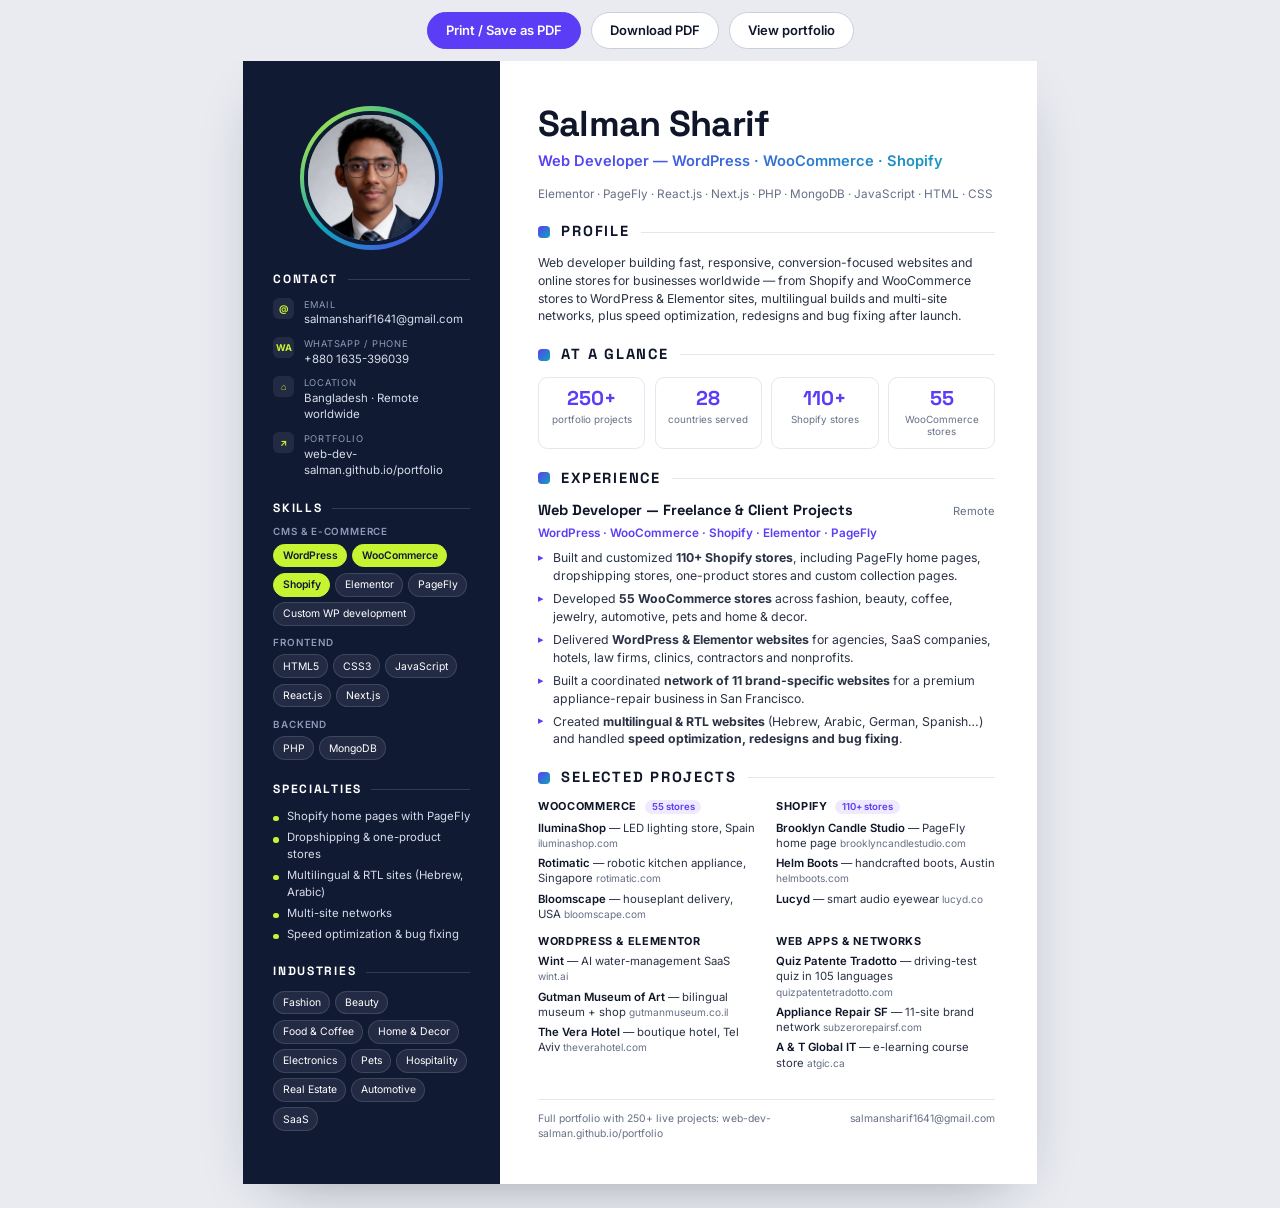
==== cv/index.html @ 3bb35dd2 "Add one-page CV (HTML + PDF) with photo Co-Authored-By: Claude Opus 5.5 <noreply@anthropic.com> Clau" ====
<!doctype html>
<html lang="en">
<head>
  <meta charset="utf-8">
  <meta name="viewport" content="width=device-width, initial-scale=1">
  <title>Salman Sharif — Web Developer CV</title>
  <meta name="description" content="CV of Salman Sharif, web developer specializing in WordPress, WooCommerce, Shopify, Elementor, React and Next.js.">
  <link rel="preconnect" href="https://fonts.googleapis.com">
  <link rel="preconnect" href="https://fonts.gstatic.com" crossorigin>
  <link href="https://fonts.googleapis.com/css2?family=Inter:wght@400;500;600;700&family=Space+Grotesk:wght@600;700&display=swap" rel="stylesheet">
  <style>
    :root {
      --ink: #0f1629;
      --text: #2b3245;
      --muted: #667085;
      --line: #e4e7ee;
      --side: #101a33;
      --side-text: #d7dcea;
      --side-muted: #8f9ab8;
      --accent: #5b3df5;
      --accent-2: #0ea5b7;
      --lime: #c6f432;
    }
    * { box-sizing: border-box; }
    html { -webkit-print-color-adjust: exact; print-color-adjust: exact; }
    body { margin: 0; background: #e9ebf1; color: var(--text); font: 400 9.2pt/1.45 "Inter", "Segoe UI", "Helvetica Neue", Arial, sans-serif; }
    h1, h2, h3 { font-family: "Space Grotesk", "Inter", Arial, sans-serif; color: var(--ink); margin: 0; }
    a { color: inherit; text-decoration: none; }
    ul { margin: 0; padding: 0; list-style: none; }

    .toolbar { position: sticky; top: 0; z-index: 5; display: flex; gap: 10px; justify-content: center; padding: 12px; background: rgba(233,235,241,.9); backdrop-filter: blur(8px); }
    .toolbar button, .toolbar a { font: 600 13px/1 "Inter", Arial, sans-serif; padding: 11px 18px; border-radius: 999px; border: 1px solid #c9cedb; background: #fff; color: var(--ink); cursor: pointer; }
    .toolbar .primary { background: var(--accent); border-color: var(--accent); color: #fff; }

    .page {
      width: 210mm; min-height: 297mm; margin: 0 auto 24px; background: #fff;
      display: grid; grid-template-columns: 68mm 1fr; box-shadow: 0 20px 60px -30px rgba(15,22,41,.45);
    }

    /* Sidebar */
    .side { background: var(--side); color: var(--side-text); padding: 12mm 8mm 10mm; }
    .photo { width: 38mm; height: 38mm; margin: 0 auto 5mm; border-radius: 50%; padding: 1.2mm; background: linear-gradient(135deg, var(--lime), var(--accent-2), var(--accent)); }
    .photo img { width: 100%; height: 100%; border-radius: 50%; object-fit: cover; display: block; border: 1.2mm solid var(--side); }
    .side h2 { font-size: 9pt; letter-spacing: .14em; text-transform: uppercase; color: #fff; margin: 5.5mm 0 2.6mm; display: flex; align-items: center; gap: 2.5mm; }
    .side h2::after { content: ""; flex: 1; height: 1px; background: rgba(255,255,255,.15); }
    .contact li { display: flex; gap: 2.5mm; align-items: flex-start; margin-bottom: 2.4mm; font-size: 8.6pt; word-break: break-word; }
    .contact .ic { flex: 0 0 5.5mm; height: 5.5mm; border-radius: 1.5mm; display: grid; place-items: center; background: rgba(255,255,255,.08); color: var(--lime); font: 700 7pt/1 "Inter", Arial, sans-serif; }
    .contact small { display: block; color: var(--side-muted); font-size: 7pt; text-transform: uppercase; letter-spacing: .08em; }
    .skill-block { margin-bottom: 3.2mm; }
    .skill-block h3 { color: var(--side-muted); font: 600 7.4pt/1 "Inter", Arial, sans-serif; letter-spacing: .08em; text-transform: uppercase; margin-bottom: 1.8mm; }
    .tags { display: flex; flex-wrap: wrap; gap: 1.4mm; }
    .tags span { font-size: 7.8pt; padding: .9mm 2.2mm; border-radius: 99px; background: rgba(255,255,255,.08); border: 1px solid rgba(255,255,255,.12); color: #fff; }
    .tags span.hl { background: var(--lime); color: var(--side); border-color: var(--lime); font-weight: 600; }
    .plain li { font-size: 8.5pt; padding-left: 3.5mm; position: relative; margin-bottom: 1.3mm; }
    .plain li::before { content: ""; position: absolute; left: 0; top: 2.1mm; width: 1.4mm; height: 1.4mm; border-radius: 50%; background: var(--lime); }

    /* Main */
    .main { padding: 12mm 11mm 10mm 10mm; }
    .name { font-size: 27pt; line-height: 1; letter-spacing: -.02em; }
    .title { margin-top: 2.5mm; font: 600 11pt/1.3 "Inter", Arial, sans-serif; background: linear-gradient(90deg, var(--accent), var(--accent-2)); -webkit-background-clip: text; background-clip: text; color: transparent; }
    .stack-line { margin-top: 1.5mm; color: var(--muted); font-size: 8.8pt; }
    .section { margin-top: 5mm; }
    .section > h2 { font-size: 11pt; text-transform: uppercase; letter-spacing: .12em; display: flex; align-items: center; gap: 3mm; margin-bottom: 3mm; }
    .section > h2::before { content: ""; width: 3.2mm; height: 3.2mm; border-radius: 1mm; background: linear-gradient(135deg, var(--accent), var(--accent-2)); }
    .section > h2::after { content: ""; flex: 1; height: 1px; background: var(--line); }
    .profile { margin: 0; font-size: 9.2pt; }

    .stats { display: grid; grid-template-columns: repeat(4, 1fr); gap: 2.5mm; }
    .stat { border: 1px solid var(--line); border-radius: 2.5mm; padding: 2.8mm 2.5mm; text-align: center; }
    .stat b { display: block; font: 700 15pt/1 "Space Grotesk", Arial, sans-serif; color: var(--accent); }
    .stat span { font-size: 7.4pt; color: var(--muted); line-height: 1.25; display: block; margin-top: 1.2mm; }

    .job-head { display: flex; justify-content: space-between; align-items: baseline; gap: 4mm; }
    .job-head h3 { font-size: 11pt; }
    .job-head .when { font-size: 8.4pt; color: var(--muted); white-space: nowrap; }
    .job-sub { color: var(--accent); font-weight: 600; font-size: 8.8pt; margin: .8mm 0 2mm; }
    .bullets li { position: relative; padding-left: 4mm; margin-bottom: 1.4mm; }
    .bullets li::before { content: "▸"; position: absolute; left: 0; color: var(--accent); font-size: 8pt; top: .2mm; }

    .projects { display: grid; grid-template-columns: 1fr 1fr; gap: 2.5mm 5mm; }
    .proj-group { break-inside: avoid; }
    .proj-group h3 { font: 700 8.2pt/1 "Inter", Arial, sans-serif; letter-spacing: .06em; text-transform: uppercase; color: var(--ink); margin-bottom: 1.8mm; display: flex; align-items: center; gap: 2mm; }
    .proj-group h3 i { font-style: normal; font-weight: 600; font-size: 7.2pt; padding: .6mm 1.8mm; border-radius: 99px; background: #efeafe; color: var(--accent); letter-spacing: 0; text-transform: none; }
    .proj-group li { font-size: 8.5pt; margin-bottom: 1.3mm; line-height: 1.35; }
    .proj-group li b { color: var(--ink); font-weight: 600; }
    .proj-group li a { color: var(--muted); font-size: 7.6pt; }

    .services { display: grid; grid-template-columns: repeat(3, 1fr); gap: 1.6mm 4mm; }
    .services li { font-size: 8.6pt; padding-left: 4mm; position: relative; }
    .services li::before { content: "✓"; position: absolute; left: 0; color: var(--accent-2); font-weight: 700; }

    .foot { margin-top: 6mm; padding-top: 3mm; border-top: 1px solid var(--line); font-size: 7.8pt; color: var(--muted); display: flex; justify-content: space-between; gap: 4mm; }

    @page { size: A4; margin: 0; }
    @media print {
      body { background: #fff; }
      .toolbar { display: none; }
      .page { margin: 0; box-shadow: none; min-height: 297mm; height: 297mm; overflow: hidden; }
    }
    @media screen and (max-width: 820px) {
      .page { width: 100%; min-height: 0; grid-template-columns: 1fr; }
      .stats { grid-template-columns: repeat(2, 1fr); }
      .projects, .services { grid-template-columns: 1fr; }
      .main { padding: 8mm 6mm; }
    }
  </style>
</head>
<body>
  <div class="toolbar">
    <button class="primary" type="button" onclick="window.print()">Print / Save as PDF</button>
    <a href="Salman-Sharif-CV.pdf" download>Download PDF</a>
    <a href="../index.html">View portfolio</a>
  </div>

  <article class="page">
    <!-- ================= SIDEBAR ================= -->
    <aside class="side">
      <div class="photo"><img src="photo.jpg" alt="Salman Sharif"></div>

      <h2>Contact</h2>
      <ul class="contact">
        <li><span class="ic">@</span><span><small>Email</small><a href="mailto:salmansharif1641@gmail.com">salmansharif1641@gmail.com</a></span></li>
        <li><span class="ic">WA</span><span><small>WhatsApp / Phone</small><a href="https://wa.me/8801635396039">+880 1635-396039</a></span></li>
        <li><span class="ic">⌂</span><span><small>Location</small>Bangladesh · Remote worldwide</span></li>
        <li><span class="ic">↗</span><span><small>Portfolio</small><a href="https://web-dev-salman.github.io/portfolio/">web-dev-salman.github.io/portfolio</a></span></li>
      </ul>

      <h2>Skills</h2>
      <div class="skill-block">
        <h3>CMS &amp; E-commerce</h3>
        <div class="tags"><span class="hl">WordPress</span><span class="hl">WooCommerce</span><span class="hl">Shopify</span><span>Elementor</span><span>PageFly</span><span>Custom WP development</span></div>
      </div>
      <div class="skill-block">
        <h3>Frontend</h3>
        <div class="tags"><span>HTML5</span><span>CSS3</span><span>JavaScript</span><span>React.js</span><span>Next.js</span></div>
      </div>
      <div class="skill-block">
        <h3>Backend</h3>
        <div class="tags"><span>PHP</span><span>MongoDB</span></div>
      </div>

      <h2>Specialties</h2>
      <ul class="plain">
        <li>Shopify home pages with PageFly</li>
        <li>Dropshipping &amp; one-product stores</li>
        <li>Multilingual &amp; RTL sites (Hebrew, Arabic)</li>
        <li>Multi-site networks</li>
        <li>Speed optimization &amp; bug fixing</li>
      </ul>

      <h2>Industries</h2>
      <div class="tags">
        <span>Fashion</span><span>Beauty</span><span>Food &amp; Coffee</span><span>Home &amp; Decor</span><span>Electronics</span><span>Pets</span><span>Hospitality</span><span>Real Estate</span><span>Automotive</span><span>SaaS</span>
      </div>
    </aside>

    <!-- ================= MAIN ================= -->
    <main class="main">
      <header>
        <h1 class="name">Salman Sharif</h1>
        <p class="title">Web Developer — WordPress · WooCommerce · Shopify</p>
        <p class="stack-line">Elementor · PageFly · React.js · Next.js · PHP · MongoDB · JavaScript · HTML · CSS</p>
      </header>

      <section class="section">
        <h2>Profile</h2>
        <p class="profile">
          Web developer building fast, responsive, conversion-focused websites and online stores for businesses worldwide —
          from Shopify and WooCommerce stores to WordPress &amp; Elementor sites, multilingual builds and multi-site networks,
          plus speed optimization, redesigns and bug fixing after launch.
        </p>
      </section>

      <section class="section">
        <h2>At a glance</h2>
        <div class="stats">
          <div class="stat"><b>250+</b><span>portfolio projects</span></div>
          <div class="stat"><b>28</b><span>countries served</span></div>
          <div class="stat"><b>110+</b><span>Shopify stores</span></div>
          <div class="stat"><b>55</b><span>WooCommerce stores</span></div>
        </div>
      </section>

      <section class="section">
        <h2>Experience</h2>
        <div class="job-head">
          <h3>Web Developer — Freelance &amp; Client Projects</h3>
          <span class="when">Remote</span>
        </div>
        <p class="job-sub">WordPress · WooCommerce · Shopify · Elementor · PageFly</p>
        <ul class="bullets">
          <li>Built and customized <b>110+ Shopify stores</b>, including PageFly home pages, dropshipping stores, one-product stores and custom collection pages.</li>
          <li>Developed <b>55 WooCommerce stores</b> across fashion, beauty, coffee, jewelry, automotive, pets and home &amp; decor.</li>
          <li>Delivered <b>WordPress &amp; Elementor websites</b> for agencies, SaaS companies, hotels, law firms, clinics, contractors and nonprofits.</li>
          <li>Built a coordinated <b>network of 11 brand-specific websites</b> for a premium appliance-repair business in San Francisco.</li>
          <li>Created <b>multilingual &amp; RTL websites</b> (Hebrew, Arabic, German, Spanish…) and handled <b>speed optimization, redesigns and bug fixing</b>.</li>
        </ul>
      </section>

      <section class="section">
        <h2>Selected projects</h2>
        <div class="projects">
          <div class="proj-group">
            <h3>WooCommerce <i>55 stores</i></h3>
            <ul>
              <li><b>IluminaShop</b> — LED lighting store, Spain <a href="https://iluminashop.com/">iluminashop.com</a></li>
              <li><b>Rotimatic</b> — robotic kitchen appliance, Singapore <a href="https://rotimatic.com/">rotimatic.com</a></li>
              <li><b>Bloomscape</b> — houseplant delivery, USA <a href="https://bloomscape.com/">bloomscape.com</a></li>
            </ul>
          </div>
          <div class="proj-group">
            <h3>Shopify <i>110+ stores</i></h3>
            <ul>
              <li><b>Brooklyn Candle Studio</b> — PageFly home page <a href="https://brooklyncandlestudio.com/">brooklyncandlestudio.com</a></li>
              <li><b>Helm Boots</b> — handcrafted boots, Austin <a href="https://helmboots.com/">helmboots.com</a></li>
              <li><b>Lucyd</b> — smart audio eyewear <a href="https://www.lucyd.co/">lucyd.co</a></li>
            </ul>
          </div>
          <div class="proj-group">
            <h3>WordPress &amp; Elementor</h3>
            <ul>
              <li><b>Wint</b> — AI water-management SaaS <a href="https://wint.ai/">wint.ai</a></li>
              <li><b>Gutman Museum of Art</b> — bilingual museum + shop <a href="https://www.gutmanmuseum.co.il/">gutmanmuseum.co.il</a></li>
              <li><b>The Vera Hotel</b> — boutique hotel, Tel Aviv <a href="http://theverahotel.com/">theverahotel.com</a></li>
            </ul>
          </div>
          <div class="proj-group">
            <h3>Web apps &amp; networks</h3>
            <ul>
              <li><b>Quiz Patente Tradotto</b> — driving-test quiz in 105 languages <a href="https://quizpatentetradotto.com/">quizpatentetradotto.com</a></li>
              <li><b>Appliance Repair SF</b> — 11-site brand network <a href="https://subzerorepairsf.com/">subzerorepairsf.com</a></li>
              <li><b>A &amp; T Global IT</b> — e-learning course store <a href="https://atgic.ca/">atgic.ca</a></li>
            </ul>
          </div>
        </div>
      </section>

      <footer class="foot">
        <span>Full portfolio with 250+ live projects: web-dev-salman.github.io/portfolio</span>
        <span>salmansharif1641@gmail.com</span>
      </footer>
    </main>
  </article>
</body>
</html>
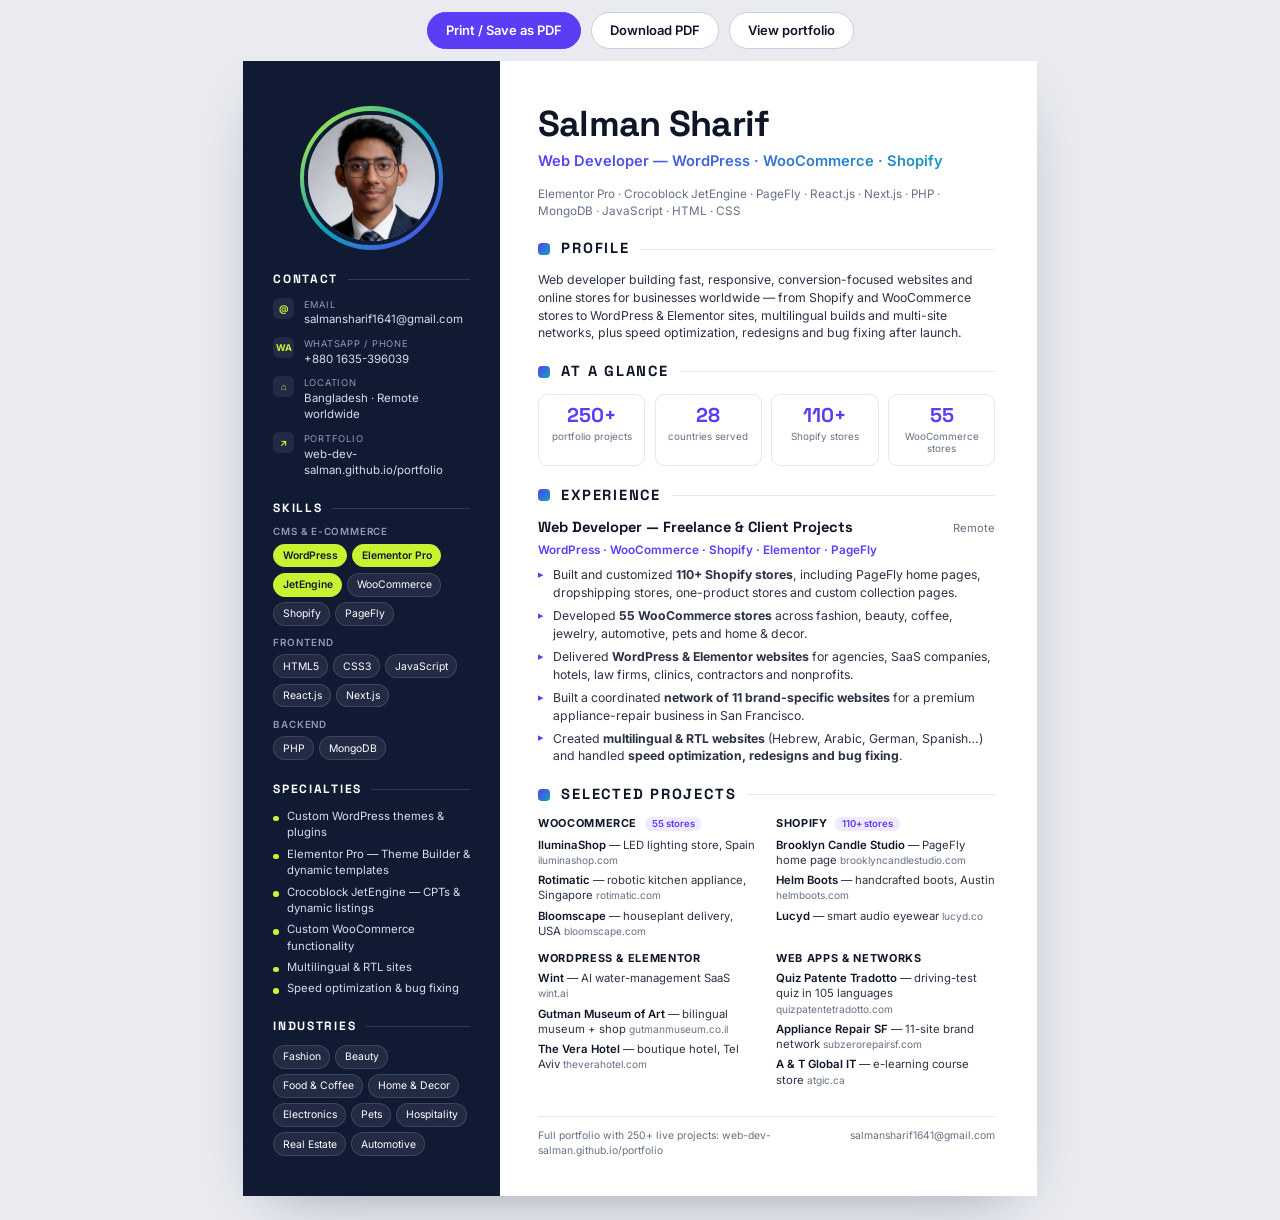
==== commit a83905d7: "CV: WordPress-focused specialties with Elementor Pro and Crocoblock JetEngine Co-Authored-By: Claude" ====
--- a/cv/index.html
+++ b/cv/index.html
@@ -128,7 +128,7 @@
       <h2>Skills</h2>
       <div class="skill-block">
         <h3>CMS &amp; E-commerce</h3>
-        <div class="tags"><span class="hl">WordPress</span><span class="hl">WooCommerce</span><span class="hl">Shopify</span><span>Elementor</span><span>PageFly</span><span>Custom WP development</span></div>
+        <div class="tags"><span class="hl">WordPress</span><span class="hl">Elementor Pro</span><span class="hl">JetEngine</span><span>WooCommerce</span><span>Shopify</span><span>PageFly</span></div>
       </div>
       <div class="skill-block">
         <h3>Frontend</h3>
@@ -141,16 +141,17 @@
 
       <h2>Specialties</h2>
       <ul class="plain">
-        <li>Shopify home pages with PageFly</li>
-        <li>Dropshipping &amp; one-product stores</li>
-        <li>Multilingual &amp; RTL sites (Hebrew, Arabic)</li>
-        <li>Multi-site networks</li>
+        <li>Custom WordPress themes &amp; plugins</li>
+        <li>Elementor Pro — Theme Builder &amp; dynamic templates</li>
+        <li>Crocoblock JetEngine — CPTs &amp; dynamic listings</li>
+        <li>Custom WooCommerce functionality</li>
+        <li>Multilingual &amp; RTL sites</li>
         <li>Speed optimization &amp; bug fixing</li>
       </ul>
 
       <h2>Industries</h2>
       <div class="tags">
-        <span>Fashion</span><span>Beauty</span><span>Food &amp; Coffee</span><span>Home &amp; Decor</span><span>Electronics</span><span>Pets</span><span>Hospitality</span><span>Real Estate</span><span>Automotive</span><span>SaaS</span>
+        <span>Fashion</span><span>Beauty</span><span>Food &amp; Coffee</span><span>Home &amp; Decor</span><span>Electronics</span><span>Pets</span><span>Hospitality</span><span>Real Estate</span><span>Automotive</span>
       </div>
     </aside>
 
@@ -159,7 +160,7 @@
       <header>
         <h1 class="name">Salman Sharif</h1>
         <p class="title">Web Developer — WordPress · WooCommerce · Shopify</p>
-        <p class="stack-line">Elementor · PageFly · React.js · Next.js · PHP · MongoDB · JavaScript · HTML · CSS</p>
+        <p class="stack-line">Elementor Pro · Crocoblock JetEngine · PageFly · React.js · Next.js · PHP · MongoDB · JavaScript · HTML · CSS</p>
       </header>
 
       <section class="section">
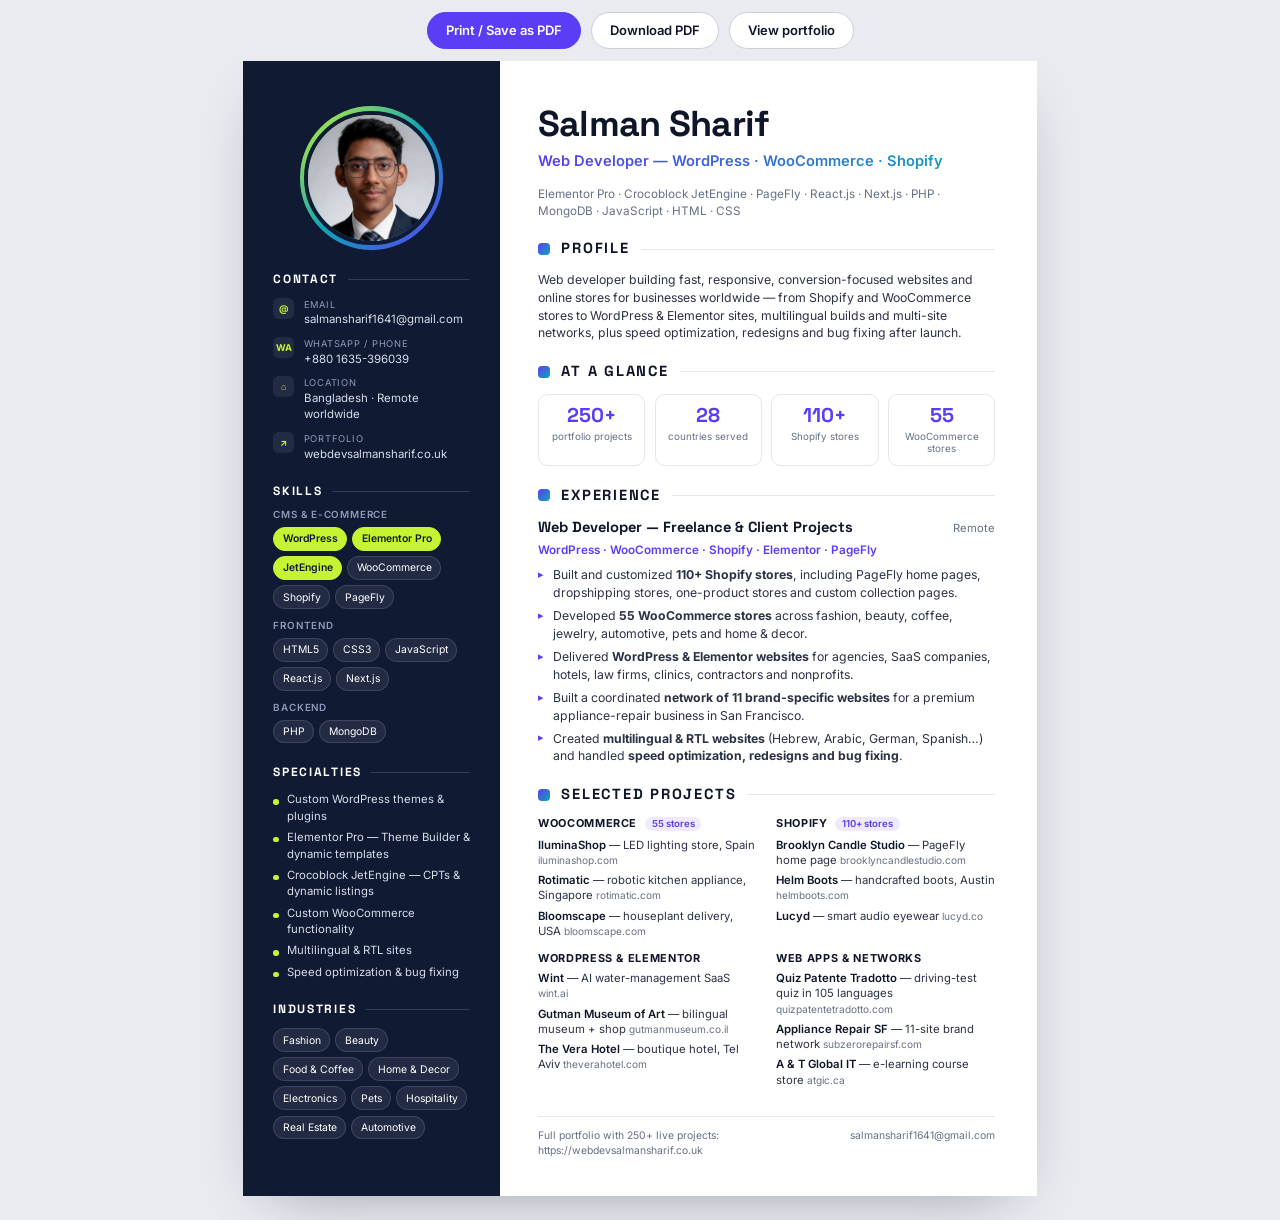
==== commit 2bded963: "CV: use webdevsalmansharif.co.uk as portfolio link Co-Authored-By: Claude Opus 5.5 <noreply@anthropi" ====
--- a/cv/index.html
+++ b/cv/index.html
@@ -122,7 +122,7 @@
         <li><span class="ic">@</span><span><small>Email</small><a href="mailto:salmansharif1641@gmail.com">salmansharif1641@gmail.com</a></span></li>
         <li><span class="ic">WA</span><span><small>WhatsApp / Phone</small><a href="https://wa.me/8801635396039">+880 1635-396039</a></span></li>
         <li><span class="ic">⌂</span><span><small>Location</small>Bangladesh · Remote worldwide</span></li>
-        <li><span class="ic">↗</span><span><small>Portfolio</small><a href="https://web-dev-salman.github.io/portfolio/">web-dev-salman.github.io/portfolio</a></span></li>
+        <li><span class="ic">↗</span><span><small>Portfolio</small><a href="https://webdevsalmansharif.co.uk/">webdevsalmansharif.co.uk</a></span></li>
       </ul>
 
       <h2>Skills</h2>
@@ -237,7 +237,7 @@
       </section>
 
       <footer class="foot">
-        <span>Full portfolio with 250+ live projects: web-dev-salman.github.io/portfolio</span>
+        <span>Full portfolio with 250+ live projects: <a href="https://webdevsalmansharif.co.uk/">https://webdevsalmansharif.co.uk</a></span>
         <span>salmansharif1641@gmail.com</span>
       </footer>
     </main>
